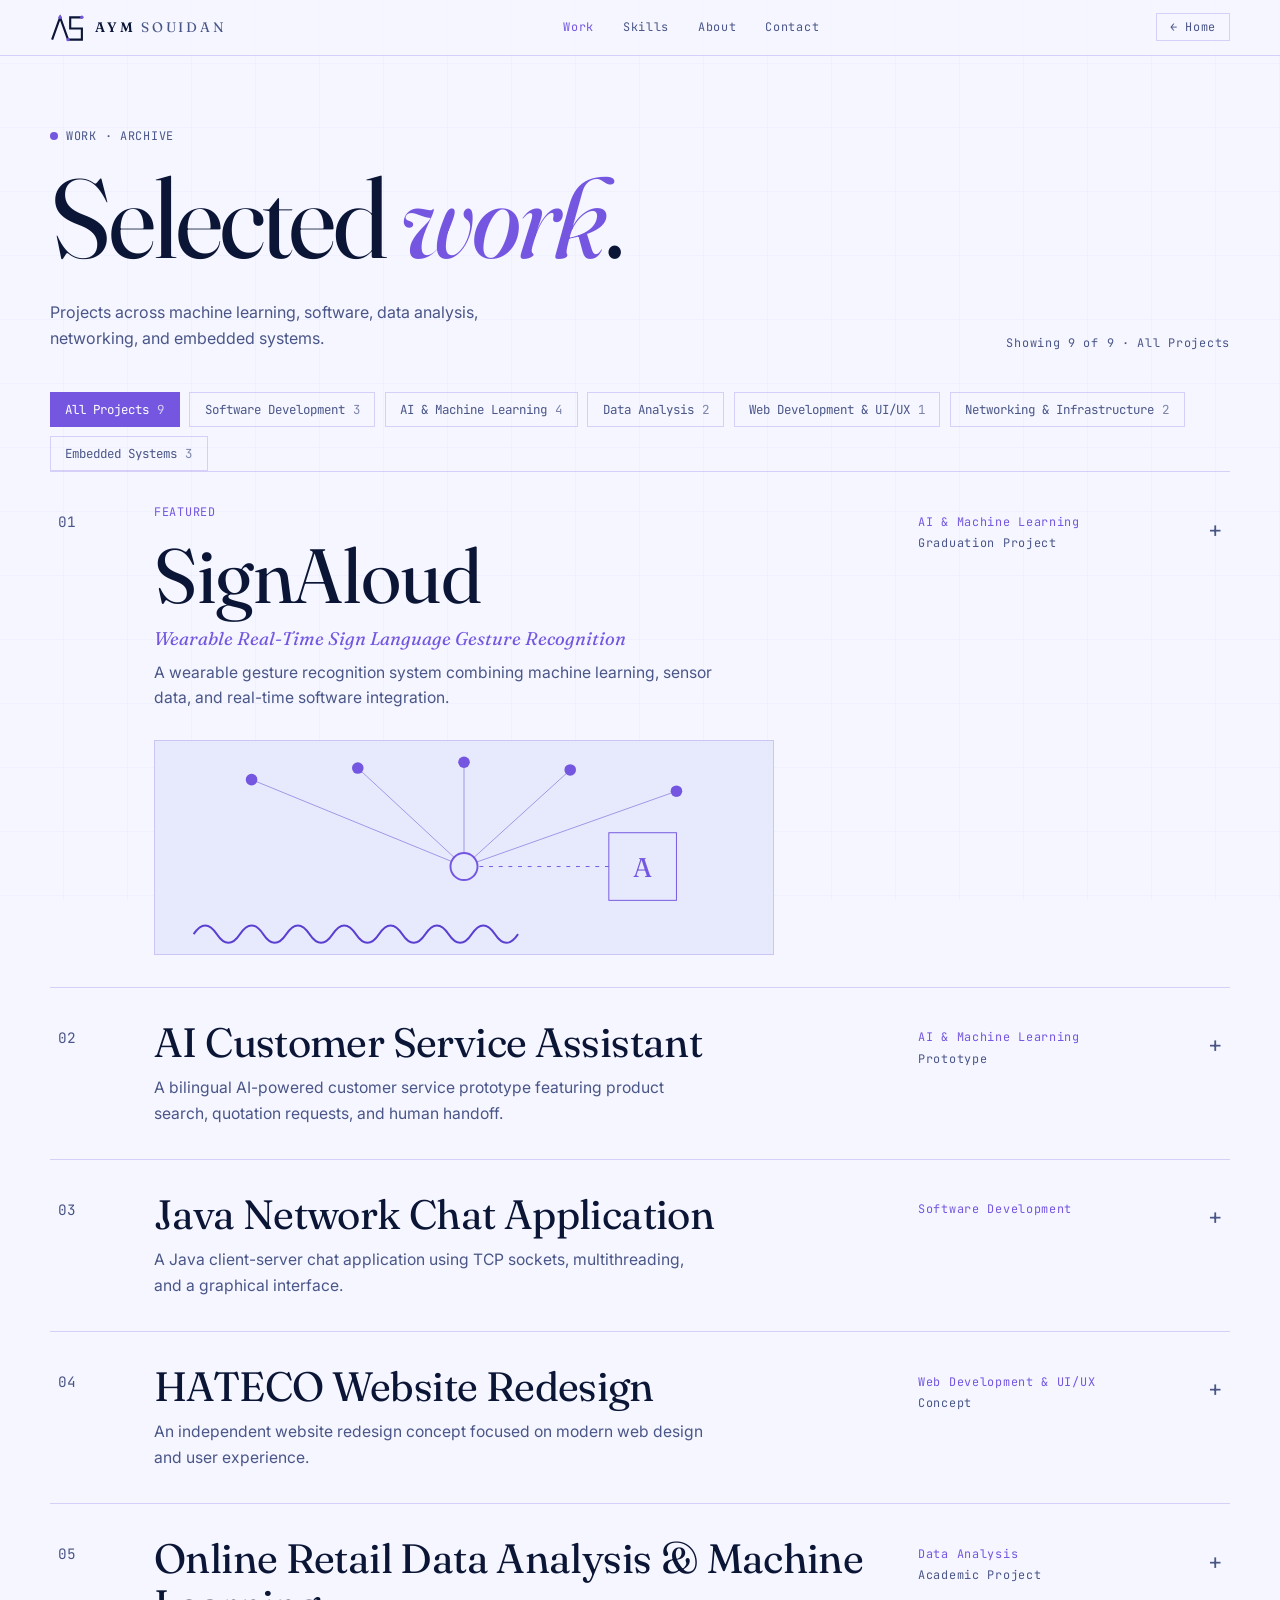
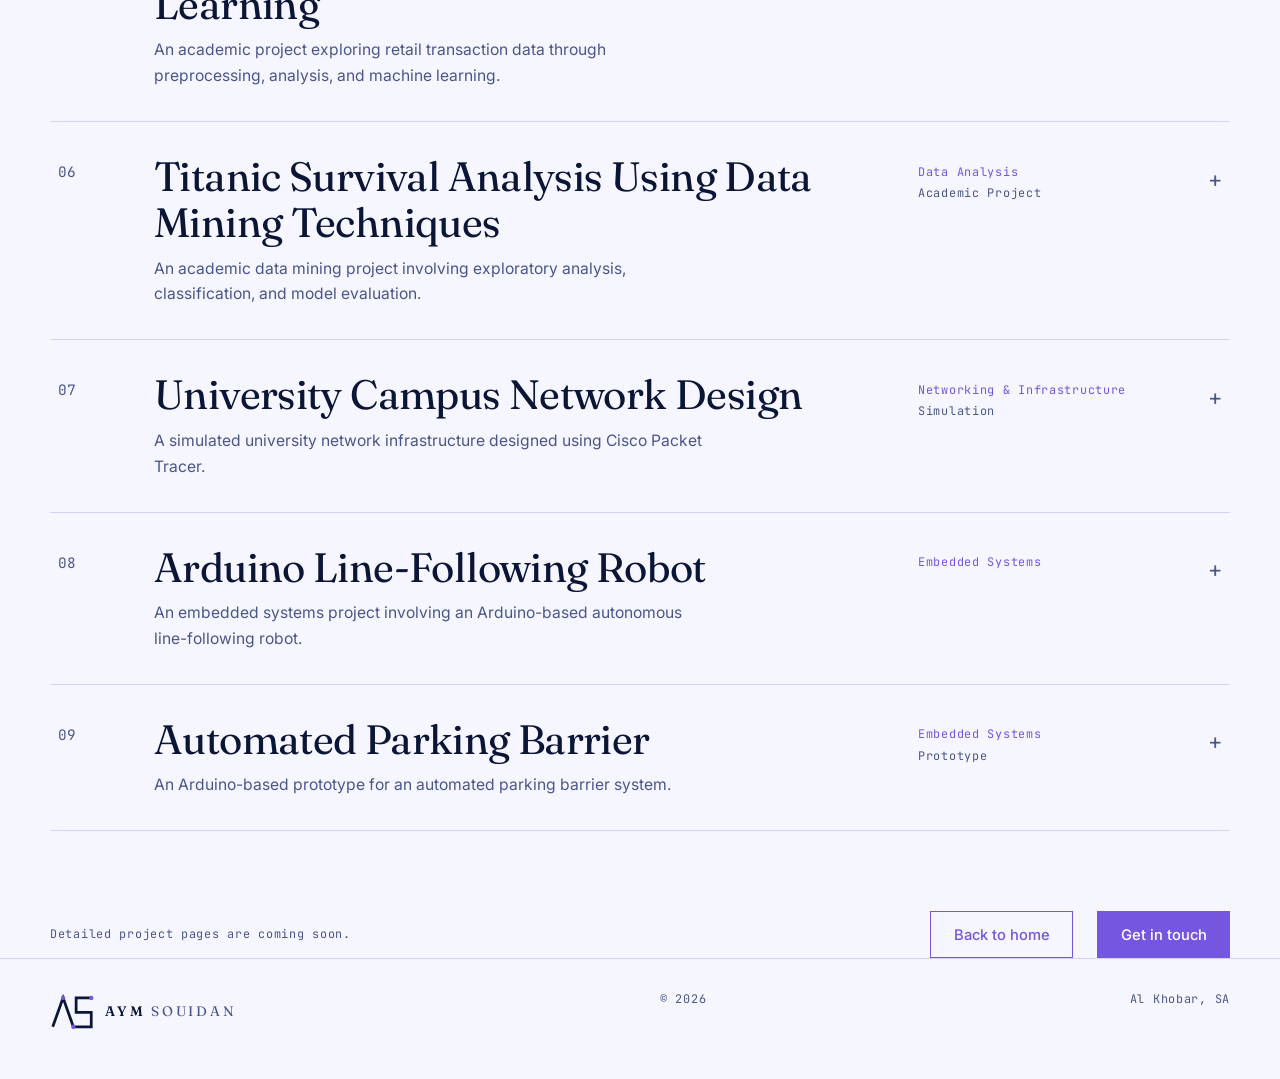
==== work.html @ 526cb5c3 "Add files via upload" ====
<!DOCTYPE html>
<html lang="en" dir="ltr">
<head>
  <meta charset="utf-8">
  <meta name="viewport" content="width=device-width, initial-scale=1, viewport-fit=cover">
  <title>Selected Work — Aym Souidan</title>
  <meta name="description" content="Selected projects by Aym Souidan across machine learning, software, data analysis, networking, and embedded systems.">
  <link rel="icon" type="image/svg+xml" href="favicon.svg">

  <!-- Same fonts as the home page -->
  <link rel="preconnect" href="https://fonts.googleapis.com">
  <link rel="preconnect" href="https://fonts.gstatic.com" crossorigin>
  <link rel="stylesheet" href="https://fonts.googleapis.com/css2?family=Fraunces:ital,opsz,wght@0,9..144,400;0,9..144,600;1,9..144,400&family=Inter:wght@400;500&family=JetBrains+Mono:wght@400&family=Amiri:wght@400;700&family=IBM+Plex+Sans+Arabic:wght@400;500&display=swap">

  <!-- styles.css = shared design, work.css = Work page only (keep this order) -->
  <link rel="stylesheet" href="styles.css">
  <link rel="stylesheet" href="work.css">
</head>

<body>

  <!-- SCROLL PROGRESS LINE (filled by work.js) -->
  <div class="scroll-progress" aria-hidden="true">
    <span id="scroll-progress-bar"></span>
  </div>

  <!-- NAVIGATION: same look as the home page -->
  <nav aria-label="Main">
    <a class="logo" href="index.html" aria-label="Aym Souidan — home">
      <svg class="mk" viewBox="0 0 64 58" aria-hidden="true">
        <path class="ml" d="M4 52L19 10 34 52H60V31H38V10H60" />
        <circle cx="19" cy="10" r="3.2" />
        <circle cx="34" cy="52" r="3.2" />
        <circle cx="60" cy="10" r="3.2" />
      </svg>
      <span class="wm">AYM <span>SOUIDAN</span></span>
    </a>

    <ul class="mono">
      <li><a href="work.html" aria-current="page">Work</a></li>
      <li><a href="index.html#skills">Skills</a></li>
      <li><a href="index.html#about">About</a></li>
      <li><a href="index.html#contact">Contact</a></li>
    </ul>

    <a class="nav-back mono" href="index.html">← Home</a>
  </nav>

  <main class="work-page">

    <!-- INTRO -->
    <header class="work-intro wrap">
      <p class="mono"><i class="dot"></i>WORK · ARCHIVE</p>
      <h1 class="work-title">Selected <em>work</em>.</h1>
      <div class="work-intro-bottom">
        <p class="work-subtitle">
          Projects across machine learning, software, data analysis, networking, and embedded systems.
        </p>
        <!-- Updated by work.js, e.g. "Showing 4 of 9 · AI & Machine Learning" -->
        <p class="mono" id="work-readout" aria-live="polite"></p>
      </div>
    </header>

    <!-- CATEGORY FILTERS (buttons are created by work.js from work-data.js) -->
    <section class="work-controls wrap" aria-label="Filter projects">
      <div class="filter-bar" id="filter-bar" role="group" aria-label="Project categories"></div>
    </section>

    <!-- PROJECT LIST (rows are created by work.js from work-data.js) -->
    <section class="wrap" aria-label="Projects">
      <ol class="work-list" id="work-list"></ol>
      <noscript><p class="mono">Please enable JavaScript to see the project list.</p></noscript>
    </section>

    <!-- BOTTOM LINKS -->
    <section class="work-end wrap">
      <p class="mono">Detailed project pages are coming soon.</p>
      <a class="btn" href="index.html">Back to home</a>
      <a class="btn pri" href="index.html#contact">Get in touch</a>
    </section>

  </main>

  <!-- FOOTER: same as the home page -->
  <footer>
    <div class="wrap mono">
      <a class="logo" href="index.html" aria-label="Aym Souidan — home">
        <svg class="mk" viewBox="0 0 64 58" aria-hidden="true">
          <path class="ml" d="M4 52L19 10 34 52H60V31H38V10H60" />
          <circle cx="19" cy="10" r="3.2" />
          <circle cx="34" cy="52" r="3.2" />
          <circle cx="60" cy="10" r="3.2" />
        </svg>
        <span class="wm">AYM <span>SOUIDAN</span></span>
      </a>
      <span>© 2026</span>
      <span>Al Khobar, SA</span>
    </div>
  </footer>

  <!-- Scripts: data first, then the page logic -->
  <script src="work-data.js" defer></script>
  <script src="work.js" defer></script>
</body>
</html>
---- styles.css ----
/* styles.css — all visual styling.
   COLORS: change the tokens at the top of :root (dark) and :root[data-theme=light].
   Buttons use only --lilac, --lilac-soft (hover) and --on-lilac (text on lilac).
   Sections below: nav, hero, sections/projects, project visuals, skills, about+contact, overlay. */

/* =========================================
   1. GLOBAL COLORS & VARIABLES
========================================= */

:root {
  --bg: #0a1230;
  --bg2: #101c47;
  --ink: #eef1ff;
  --mute: #9aa7d6;
  --blue: #4d7cff;
  --sky: #8bb8ff;
  --lilac: #b9a6ff;
  --lilac-soft: #d8ceff;
  --lilac-deep: #8f7be8;
  --on-lilac: #0a1230;
  --line: rgba(185,166,255,.24);
  --d: 1;

  --serif: 'Fraunces',Georgia,serif;
  --sans: 'Inter',system-ui,sans-serif;
  --mono: 'JetBrains Mono',ui-monospace,monospace;

  color-scheme: dark;
  box-sizing: border-box;
  padding-top: env(safe-area-inset-top,0px);
  padding-bottom: env(safe-area-inset-bottom,0px);
}

:root[data-theme=light] {
  --bg: #f5f6ff;
  --bg2: #e7eafd;
  --ink: #0b1536;
  --mute: #4a5688;
  --blue: #2347d9;
  --sky: #2f5fd0;
  --lilac: #7456e0;
  --lilac-soft: #8f78ee;
  --lilac-deep: #5a3fd0;
  --on-lilac: #fff;
  --line: rgba(116,86,224,.24);
  color-scheme: light;
}

:root:lang(ar) {
  --serif: 'Amiri',serif;
  --sans: 'IBM Plex Sans Arabic',system-ui,sans-serif;
  --d: -1;
}

/* =========================================
   2. GLOBAL PAGE STYLING
========================================= */

html {
  scroll-behavior: smooth;
  scroll-padding-top: 70px;
}

* {
  box-sizing: border-box;
  margin: 0;
}

body {
  background: var(--bg);
  color: var(--ink);
  font: 400 1rem/1.65 var(--sans);
  overflow-x: hidden;
  background-image: linear-gradient(var(--line) 1px,transparent 1px),linear-gradient(90deg,var(--line) 1px,transparent 1px);
  background-size: 64px 64px;
  background-position: -1px -1px;
  background-attachment: fixed;
}

body::after {
  content: "";
  position: fixed;
  inset: 0;
  background: var(--bg);
  opacity: .86;
  z-index: -1;
}

a {
  color: inherit;
  text-decoration: none;
}

:focus-visible {
  outline: 2px solid var(--lilac);
  outline-offset: 3px;
}

::selection {
  background: var(--lilac);
  color: var(--on-lilac);
}

.mono {
  font: 400 .74rem/1.4 var(--mono);
  color: var(--mute);
  letter-spacing: .06em;
}

:lang(ar) .mono {
  letter-spacing: 0;
  font-size: .8rem;
}

.wrap {
  width: min(1180px,100% - 2.5rem);
  margin-inline: auto;
}

/* =========================================
   3. NAVIGATION & LOGO
========================================= */

nav {
  position: fixed;
  inset: 0 0 auto;
  z-index: 20;
  display: flex;
  justify-content: space-between;
  align-items: center;
  gap: 1rem;
  padding: calc(12px + env(safe-area-inset-top,0px)) max(1.25rem,calc(50% - 590px)) 12px;
  background: color-mix(in srgb,var(--bg) 92%,transparent);
  border-bottom: 1px solid var(--line);
}

/* logo: AS monogram + wordmark (markup lives in index.html, nav and footer) */

.logo {
  display: flex;
  align-items: center;
  gap: .7rem;
  color: var(--ink);
}

.mk {
  width: 34px;
  height: auto;
  overflow: visible;
  flex: none;
}

.mk .ml {
  fill: none;
  stroke: currentColor;
  stroke-width: 4;
  stroke-linejoin: miter;
  stroke-dasharray: 210;
  animation: draw 1.4s .2s both;
}

.mk circle {
  fill: var(--lilac);
  transform-box: fill-box;
  transform-origin: center;
  transition: transform .3s;
}

.logo:hover .mk circle {
  transform: scale(1.7);
}

.wm {
  font: 600 .86rem 'Fraunces',Georgia,serif;
  letter-spacing: .2em;
  white-space: nowrap;
}

.wm span {
  font-weight: 400;
  color: var(--mute);
}

footer .mk {
  width: 44px;
}

@keyframes draw {
  from {
    stroke-dashoffset: 210;
  }
}

nav ul {
  display: flex;
  gap: clamp(.7rem,2.5vw,1.8rem);
  list-style: none;
  padding: 0;
  margin-inline: auto;
}

nav a:hover {
  color: var(--lilac);
}

#lang {
  background: none;
  border: 1px solid var(--line);
  color: var(--ink);
  padding: .3rem .8rem;
  font: 400 .8rem var(--mono);
  cursor: pointer;
}

#lang:hover {
  border-color: var(--lilac);
  color: var(--lilac);
}

/* =========================================
   4. HERO SECTION
========================================= */

/* hero */

.hero {
  position: relative;
  min-height: 100svh;
  display: flex;
  align-items: flex-end;
  padding: 7rem 0 4rem;
  overflow: hidden;
}

#net {
  position: absolute;
  inset: 0;
  width: 100%;
  height: 100%;
  display: block;
}

.hero .wrap {
  position: relative;
  pointer-events: none;
}

.hero a,.hero button {
  pointer-events: auto;
}

.row {
  display: flex;
  flex-wrap: wrap;
  gap: .6rem 1.6rem;
  align-items: center;
  margin-bottom: 1.4rem;
}

.dot {
  display: inline-block;
  width: 8px;
  height: 8px;
  border-radius: 50%;
  background: var(--lilac);
  margin-inline-end: .5rem;
  animation: pulse 1.8s infinite;
}

h1 {
  font: 400 clamp(2.5rem,7.4vw,6.4rem)/1.02 var(--serif);
  letter-spacing: -.025em;
  max-width: 13ch;
  font-variation-settings: "opsz" 144;
}

:lang(ar) h1 {
  line-height: 1.3;
  letter-spacing: 0;
  max-width: 14ch;
}

h1 em {
  font-style: italic;
  color: var(--lilac);
}

.who {
  margin: 1.8rem 0 .6rem;
  display: flex;
  flex-wrap: wrap;
  gap: .3rem 1rem;
  align-items: baseline;
}

.who b {
  font: 600 1.15rem var(--sans);
}

.intro {
  max-width: 46ch;
  color: var(--mute);
  margin-bottom: 1.8rem;
}

.btns {
  display: flex;
  flex-wrap: wrap;
  gap: .8rem;
}

.btn {
  display: inline-block;
  padding: .85rem 1.4rem;
  border: 1px solid var(--lilac);
  color: var(--lilac);
  font: 500 .92rem var(--sans);
  transition: background .25s,color .25s,border-color .25s;
}

.btn.pri {
  background: var(--lilac);
  color: var(--on-lilac);
}

.btn:hover {
  background: var(--lilac-soft);
  border-color: var(--lilac-soft);
  color: var(--on-lilac);
}

.scroll {
  position: absolute;
  bottom: 1.2rem;
  inset-inline-end: max(1.25rem,calc(50% - 590px));
  display: flex;
  align-items: center;
  gap: .7rem;
  writing-mode: vertical-rl;
}

.scroll i {
  width: 1px;
  height: 48px;
  background: var(--lilac);
  animation: drop 2s infinite;
  transform-origin: top;
}

#xy {
  position: absolute;
  top: 5.5rem;
  inset-inline-end: max(1.25rem,calc(50% - 590px));
  direction: ltr;
}

/* =========================================
   5. SECTIONS & PROJECTS
========================================= */

/* sections */

section {
  padding: 6rem 0;
}

.sh {
  display: flex;
  justify-content: space-between;
  align-items: baseline;
  gap: 1rem;
  margin-bottom: 3rem;
  flex-wrap: wrap;
}

h2 {
  font: 400 clamp(1.8rem,4vw,3rem)/1.15 var(--serif);
  letter-spacing: -.015em;
  max-width: 20ch;
}

h2::before {
  content: "";
  display: block;
  width: 36px;
  height: 3px;
  background: var(--lilac);
  margin-bottom: 1rem;
}

:lang(ar) h2 {
  letter-spacing: 0;
  line-height: 1.4;
}

.p {
  display: grid;
  grid-template-columns: repeat(12,1fr);
  gap: 1.5rem 2rem;
  align-items: center;
  padding: 3.5rem 0;
  border-top: 1px solid var(--line);
  cursor: pointer;
}

.p .meta {
  grid-column: 1/6;
}

.p .vz {
  grid-column: 7/13;
}

.p:nth-of-type(even) .meta {
  grid-column: 8/13;
  grid-row: 1;
}

.p:nth-of-type(even) .vz {
  grid-column: 1/8;
  grid-row: 1;
}

.p:nth-of-type(3) .vz {
  grid-column: 2/9;
}

.p:nth-of-type(3) .meta {
  grid-column: 9/13;
}

.p h3 {
  font: 400 clamp(1.9rem,4.4vw,3.8rem)/1.08 var(--serif);
  letter-spacing: -.02em;
  margin: .7rem 0 1rem;
  transition: color .3s,transform .35s;
}

.p:nth-of-type(2) h3 {
  font-size: clamp(1.5rem,3vw,2.5rem);
}

:lang(ar) .p h3 {
  line-height: 1.35;
  letter-spacing: 0;
}

.p:hover h3,.p:focus-visible h3 {
  color: var(--lilac);
  transform: translateX(calc(14px*var(--d)));
}

.tags {
  display: flex;
  flex-wrap: wrap;
  gap: .4rem .9rem;
  margin-top: 1rem;
}

.tags span::before {
  content: "+ ";
  color: var(--lilac);
}

/* =========================================
   6. PROJECT VISUALS
========================================= */

.vz {
  position: relative;
  aspect-ratio: 4/3;
  background: var(--bg2);
  border: 1px solid var(--line);
  color: var(--sky);
  overflow: hidden;
  transition: border-color .3s;
}

.vz::before,.vz::after {
  content: "";
  position: absolute;
  width: 14px;
  height: 14px;
  border: 2px solid var(--lilac);
  z-index: 1;
}

.vz::before {
  top: -1px;
  inset-inline-start: -1px;
  border-width: 2px 0 0 2px;
}

.vz::after {
  bottom: -1px;
  inset-inline-end: -1px;
  border-width: 0 2px 2px 0;
}

:lang(ar) .vz::before {
  border-width: 2px 2px 0 0;
}

:lang(ar) .vz::after {
  border-width: 0 0 2px 2px;
}

.p:hover .vz {
  border-color: var(--lilac);
}

svg.viz {
  width: 100%;
  height: 100%;
  display: block;
  direction: ltr;
}

.viz text {
  font: 10px var(--mono);
  fill: var(--mute);
}

.v1 .l {
  fill: none;
  stroke: var(--sky);
  stroke-width: 1.6;
  stroke-linecap: round;
}

.v1 .s {
  fill: var(--lilac);
  transform-box: fill-box;
  transform-origin: center;
  transition: transform .4s;
  animation: pulse 2.4s infinite;
  animation-delay: calc(var(--i)*.3s);
}

.p:hover .v1 .s,#ov .v1 .s {
  transform: scale(2);
}

.v1 .w {
  fill: none;
  stroke: var(--blue);
  stroke-width: 2;
  stroke-dasharray: 6 6;
  animation: dash 2s linear infinite;
}

.v1 .k {
  fill: none;
  stroke: var(--lilac);
  stroke-dasharray: 3 4;
}

.v2 .b {
  fill: var(--lilac-deep);
  transform-box: fill-box;
  transform-origin: bottom;
}

.v2 .f {
  fill: none;
  stroke: var(--lilac);
  stroke-dasharray: 4 3;
}

.v2 .t {
  fill: none;
  stroke: var(--lilac);
  stroke-width: 1.6;
  stroke-dasharray: 5 5;
}

.v2 circle {
  fill: var(--ink);
}

.p:hover .v2 .b,#ov .v2 .b {
  animation: grow .8s cubic-bezier(.2,.8,.2,1) both;
  animation-delay: calc(var(--i)*.06s);
}

.p:hover .v2 .t,#ov .v2 .t {
  animation: dash 1.4s linear infinite;
}

.v3 .bb {
  fill: none;
  stroke: var(--sky);
}

.v3 .bm {
  fill: var(--lilac-deep);
  stroke: none;
}

.v3 .ln {
  stroke: var(--mute);
  stroke-width: 1.2;
}

.v3 .fl {
  stroke: var(--lilac);
  stroke-width: 1.6;
  stroke-dasharray: 4 6;
  opacity: .35;
  transition: opacity .3s;
}

.p:hover .v3 .fl,#ov .v3 .fl {
  opacity: 1;
  animation: dash 1s linear infinite;
}

.v3 .nd {
  fill: var(--bg2);
  stroke: var(--lilac);
}

.v3 .ty {
  fill: var(--lilac);
  animation: pulse 1.2s infinite;
  animation-delay: calc(var(--i)*.2s);
}

/* =========================================
   7. SKILLS SECTION
========================================= */

/* skills */

.sk {
  display: grid;
  grid-template-columns: 1fr;
  gap: 1.5rem;
}

#map {
  width: 100%;
  height: auto;
  display: block;
  direction: ltr;
  max-height: 78vh;
  touch-action: manipulation;
}

.e {
  stroke: var(--line);
  stroke-width: 1;
  transition: stroke .3s,opacity .3s;
}

.x {
  stroke: var(--lilac);
  stroke-dasharray: 3 5;
  opacity: .4;
}

.n {
  cursor: pointer;
}

.n circle {
  fill: var(--bg);
  stroke: var(--sky);
  stroke-width: 1.5;
  transition: fill .25s,r .25s;
}

.n text {
  font: 12px var(--mono);
  fill: var(--ink);
  transition: opacity .3s;
}

.hub circle {
  fill: var(--lilac);
  stroke: none;
}

.hub text {
  fill: var(--lilac);
  font-size: 11px;
}

.dim .n,.dim .e {
  opacity: .2;
}

.dim .on {
  opacity: 1;
}

.dim .e.on {
  stroke: var(--lilac);
  stroke-width: 1.6;
  opacity: 1;
}

.n.on circle {
  fill: var(--lilac);
}

.n.cur circle {
  fill: var(--lilac-deep);
  stroke: var(--lilac);
  stroke-width: 3;
}

#pn {
  border: 1px solid var(--line);
  padding: 1.2rem 1.4rem;
  min-height: 9rem;
  background: var(--bg2);
}

#pn h3 {
  font: 400 1.9rem var(--serif);
  margin-bottom: .3rem;
}

.chips {
  display: flex;
  flex-wrap: wrap;
  gap: .5rem;
  margin-top: .8rem;
}

.chips button {
  background: none;
  border: 1px solid var(--lilac);
  color: var(--ink);
  padding: .3rem .8rem;
  font: 400 .8rem var(--sans);
  cursor: pointer;
}

.chips button:hover {
  background: var(--lilac);
  color: var(--on-lilac);
}

@media(min-width:960px) {
  .sk {
    grid-template-columns: 1fr 290px;
    align-items: start;
  }

  #pn {
    position: sticky;
    top: 90px;
  }
}

/* =========================================
   8. ABOUT & CONTACT
========================================= */

/* about + contact */

.ab {
  display: grid;
  grid-template-columns: repeat(12,1fr);
  gap: 2rem;
}

.ab h2 {
  grid-column: 1/8;
}

.ab .tx {
  grid-column: 6/12;
  color: var(--mute);
  display: grid;
  gap: 1rem;
  font-size: 1.08rem;
}

.ab .tx p:first-child {
  color: var(--ink);
}

.facts {
  grid-column: 1/5;
  grid-row: 2;
  display: grid;
  gap: 1rem;
  align-content: start;
  border-inline-start: 2px solid var(--lilac);
  padding-inline-start: 1rem;
}

.facts span {
  display: block;
  color: var(--ink);
  font-family: var(--sans);
  font-size: .95rem;
  margin-top: .1rem;
}

.ct h2 {
  font-size: clamp(2.4rem,8vw,6.5rem);
  max-width: none;
}

.ct .mail {
  display: inline-block;
  margin: 2rem 0;
  font: 400 clamp(1.2rem,3.4vw,2.4rem) var(--serif);
  border-bottom: 1px solid var(--lilac);
  direction: ltr;
  transition: color .3s;
}

.ct .mail:hover {
  color: var(--lilac);
}

.links {
  display: flex;
  flex-wrap: wrap;
  gap: .8rem;
}

footer {
  padding: 2rem 0 3rem;
  border-top: 1px solid var(--line);
}

footer .wrap {
  display: flex;
  justify-content: space-between;
  flex-wrap: wrap;
  gap: 1rem;
}

/* =========================================
   9. OVERLAY / PROJECT POPUP
========================================= */

/* overlay */

dialog {
  margin: auto;
  background: var(--bg);
  color: var(--ink);
  border: 1px solid var(--lilac);
  width: min(880px,94vw);
  padding: 1.2rem;
  max-height: 94svh;
  overflow: auto;
}

dialog::backdrop {
  background: rgba(5,9,26,.82);
}

dialog .vz {
  aspect-ratio: 16/10;
}

dialog .hd {
  display: flex;
  justify-content: space-between;
  gap: 1rem;
  align-items: start;
  margin-bottom: 1rem;
}

dialog h3 {
  font: 400 1.8rem/1.2 var(--serif);
}

#x {
  background: none;
  border: 1px solid var(--line);
  color: var(--ink);
  padding: .3rem .8rem;
  cursor: pointer;
  font: 400 .8rem var(--mono);
}

.rv {
  opacity: 0;
  transform: translateY(18px);
  transition: opacity .7s,transform .7s;
}

.rv.in {
  opacity: 1;
  transform: none;
}

/* =========================================
   10. ANIMATIONS
========================================= */

@keyframes pulse {
  50% {
    opacity: .35;
  }
}

@keyframes dash {
  to {
    stroke-dashoffset: -24;
  }
}

@keyframes grow {
  from {
    transform: scaleY(0);
  }
}

@keyframes drop {
  0% {
    transform: scaleY(0);
  }

  50% {
    transform: scaleY(1);
  }

  100% {
    transform: scaleY(1);
    opacity: 0;
  }
}

/* =========================================
   11. RESPONSIVE DESIGN — TABLETS & MOBILE
========================================= */

@media(max-width:820px) {
  .p .meta,.p .vz,.p:nth-of-type(n) .meta,.p:nth-of-type(n) .vz {
    grid-column: 1/-1;
    grid-row: auto;
  }

  .p .vz {
    order: -1;
  }

  .ab h2,.ab .tx,.facts {
    grid-column: 1/-1;
    grid-row: auto;
  }

  .scroll,#xy {
    display: none;
  }

  section {
    padding: 4rem 0;
  }

  .wm {
    font-size: .72rem;
  }
}

@media(max-width:480px) {
  nav .wm {
    display: none;
  }
}

/* =========================================
   12. ACCESSIBILITY — REDUCED MOTION
========================================= */

@media(prefers-reduced-motion:reduce) {
  html {
    scroll-behavior: auto;
  }

  *,*::before,*::after {
    animation: none!important;
    transition: none!important;
  }

  .rv {
    opacity: 1;
    transform: none;
  }
}
---- work.css ----
/* =========================================================
   work.css — styles for work.html only
   Colors, fonts, nav, logo, buttons and footer come from styles.css,
   so this file only adds what is specific to the Work page.
   Sections:
   1. Page            6. Featured row + graphic
   2. Progress bar    7. Bottom links
   3. Nav extras      8. Animations
   4. Intro           9. Small screens
   5. Filters + list
   ========================================================= */


/* ---------- 1. PAGE ---------- */
.work-page {
  padding-top: 8rem;               /* space under the fixed nav */
  animation: workPageIn 0.6s ease both;
}

/* styles.css gives every <section> big padding; cancel it here */
.work-page section {
  padding: 0;
}


/* ---------- 2. SCROLL PROGRESS BAR ---------- */
.scroll-progress {
  position: fixed;
  top: 0;
  left: 0;
  right: 0;
  height: 3px;
  z-index: 30;
  pointer-events: none;
}

.scroll-progress span {
  display: block;
  height: 100%;
  background: var(--lilac);
  transform: scaleX(0);
  transform-origin: left;
}


/* ---------- 3. NAV EXTRAS ---------- */
nav a[aria-current="page"] {
  color: var(--lilac);             /* marks the page you are on */
}

.nav-back {
  border: 1px solid var(--line);
  padding: 0.3rem 0.8rem;
}

.nav-back:hover {
  border-color: var(--lilac);
  color: var(--lilac);
}


/* ---------- 4. INTRO ---------- */
.work-intro {
  padding-bottom: 2.5rem;
}

.work-title {
  font-size: clamp(3rem, 9vw, 7rem);
  max-width: none;
  margin: 1rem 0 1.5rem;
}

.work-intro-bottom {
  display: flex;
  flex-wrap: wrap;
  justify-content: space-between;
  align-items: flex-end;
  gap: 1rem 3rem;
}

.work-subtitle {
  max-width: 50ch;
  color: var(--mute);
}


/* ---------- 5. FILTERS + PROJECT LIST ---------- */
.work-controls {
  padding-bottom: 1.5rem;
}

.filter-bar {
  display: flex;
  flex-wrap: wrap;
  gap: 0.6rem;
}

.filter-chip {
  background: none;
  border: 1px solid var(--line);
  color: var(--mute);
  padding: 0.5rem 0.9rem;
  font: 400 0.78rem var(--mono);
  cursor: pointer;
  transition: background 0.25s, color 0.25s, border-color 0.25s;
}

.filter-chip:hover {
  border-color: var(--lilac);
  color: var(--ink);
}

.filter-chip[aria-pressed="true"] {     /* the selected filter */
  background: var(--lilac);
  border-color: var(--lilac);
  color: var(--on-lilac);
}

.filter-count {
  margin-inline-start: 0.5rem;
  opacity: 0.7;
}

.work-list {
  list-style: none;
  padding: 0;
  margin-bottom: 5rem;
}

.work-row {
  border-top: 1px solid var(--line);
  transition: opacity 0.3s;
  animation: workRowIn 0.6s ease var(--row-delay) backwards;
}

.work-row:last-child {
  border-bottom: 1px solid var(--line);
}

/* The clickable part of a row (a link or a button) */
.work-link {
  position: relative;
  display: grid;
  grid-template-columns: 4.5rem 1fr 15rem 2.5rem;   /* number | text | category | arrow */
  gap: 1rem 1.5rem;
  align-items: start;
  width: 100%;
  padding: 2rem 0.5rem;
  background: none;
  border: 0;
  color: inherit;
  font: inherit;
  text-align: start;
  cursor: pointer;
  transition: background 0.3s;
}

/* Lilac line that draws across the top on hover */
.work-link::before {
  content: "";
  position: absolute;
  top: -1px;
  left: 0;
  right: 0;
  height: 2px;
  background: var(--lilac);
  transform: scaleX(0);
  transform-origin: left;
  transition: transform 0.45s ease;
}

.work-link:hover::before,
.work-link:focus-visible::before {
  transform: scaleX(1);
}

.work-link:hover,
.work-link:focus-visible {
  background: color-mix(in srgb, var(--lilac) 8%, transparent);
}

.work-number {
  padding-top: 0.5rem;
  font: 400 0.9rem var(--mono);
  color: var(--mute);
  transition: color 0.3s;
}

.work-main {
  display: block;
}

.work-title-text {
  display: block;
  font: 400 clamp(1.5rem, 3.2vw, 2.6rem) / 1.12 var(--serif);
  letter-spacing: -0.015em;
  transition: color 0.3s, transform 0.35s;
}

.work-description {
  display: block;
  max-width: 56ch;
  margin-top: 0.6rem;
  color: var(--mute);
  font-size: 0.98rem;
}

.work-meta {
  display: flex;
  flex-direction: column;
  gap: 0.3rem;
  padding-top: 0.6rem;
  font: 400 0.74rem / 1.4 var(--mono);
  letter-spacing: 0.06em;
}

.work-category {
  color: var(--lilac);
}

.work-kind {
  color: var(--mute);
}

.work-arrow {
  padding-top: 0.4rem;
  font-size: 1.4rem;
  color: var(--mute);
  text-align: end;
  transition: color 0.3s, transform 0.35s;
}

/* Hover and keyboard focus */
.work-link:hover .work-number,
.work-link:focus-visible .work-number,
.work-link:hover .work-arrow,
.work-link:focus-visible .work-arrow,
.work-link:hover .work-title-text,
.work-link:focus-visible .work-title-text {
  color: var(--lilac);
}

.work-link:hover .work-title-text,
.work-link:focus-visible .work-title-text {
  transform: translateX(12px);
}

.work-link:hover .work-arrow,
.work-link:focus-visible .work-arrow {
  transform: translateX(6px);
}

/* Open "coming soon" note: the + turns into a x */
.work-link[aria-expanded="true"] .work-arrow {
  transform: rotate(45deg);
  color: var(--lilac);
}

.work-note {
  margin: 0;
  padding: 0 0.5rem 1.5rem 6rem;
}

/* On mouse devices, dim the other rows while one is hovered */
@media (hover: hover) {
  .work-list:hover .work-row:not(:hover) {
    opacity: 0.5;
  }
}


/* ---------- 6. FEATURED ROW + GRAPHIC ---------- */
.is-featured .work-title-text {
  font-size: clamp(2.4rem, 6vw, 4.8rem);
}

.work-featured-tag {
  display: block;
  margin-bottom: 0.8rem;
  font: 400 0.74rem var(--mono);
  letter-spacing: 0.06em;
  text-transform: uppercase;
  color: var(--lilac);
}

.work-subtitle-text {
  display: block;
  margin-top: 0.5rem;
  font: italic 400 1.15rem var(--serif);
  color: var(--lilac);
}

.work-visual {
  display: block;
  max-width: 620px;
  margin-top: 1.8rem;
  border: 1px solid var(--line);
  background: var(--bg2);
}

.work-visual svg {
  display: block;
  width: 100%;
  height: auto;
}

.sv-links line {
  stroke: var(--lilac-deep);
  opacity: 0.5;
}

.sv-sensor {
  fill: var(--lilac);
  animation: pulse 2.4s infinite;                 /* "pulse" is defined in styles.css */
  animation-delay: calc(var(--i) * 0.3s);
}

.sv-hub {
  fill: var(--bg2);
  stroke: var(--lilac);
  stroke-width: 2;
}

.sv-flow {
  fill: none;
  stroke: var(--lilac);
  stroke-dasharray: 4 6;
}

.work-link:hover .sv-flow {
  animation: dash 1s linear infinite;             /* "dash" is defined in styles.css */
}

.sv-box {
  fill: none;
  stroke: var(--lilac);
}

.sv-letter {
  fill: var(--lilac);
  font: 28px var(--serif);
}

.sv-wave {
  fill: none;
  stroke: var(--lilac-deep);
  stroke-width: 2;
}


/* ---------- 7. BOTTOM LINKS ---------- */
.work-end {
  display: flex;
  flex-wrap: wrap;
  align-items: center;
  gap: 1rem 1.5rem;
  padding-bottom: 6rem;
}

.work-end p {
  margin-inline-end: auto;
}


/* ---------- 8. ANIMATIONS ---------- */
@keyframes workPageIn {
  from { opacity: 0; }
}

@keyframes workRowIn {
  from {
    opacity: 0;
    transform: translateY(14px);
  }
}


/* ---------- 9. SMALL SCREENS ---------- */
@media (max-width: 820px) {
  .work-page {
    padding-top: 6.5rem;
  }

  .work-link {
    grid-template-columns: 2.5rem 1fr 1.5rem;     /* number | text | arrow */
    padding: 1.5rem 0;
  }

  .work-meta {
    grid-column: 2;                               /* category drops under the text */
    grid-row: 2;
    flex-direction: row;
    flex-wrap: wrap;
    gap: 0.3rem 1rem;
    padding-top: 0;
  }

  .work-arrow {
    grid-column: 3;
    grid-row: 1;
  }

  .work-note {
    padding-left: 2.5rem;
  }

  /* Filters become a single swipeable row */
  .filter-bar {
    flex-wrap: nowrap;
    overflow-x: auto;
    padding-bottom: 0.5rem;
  }

  .filter-chip {
    flex: none;
  }
}
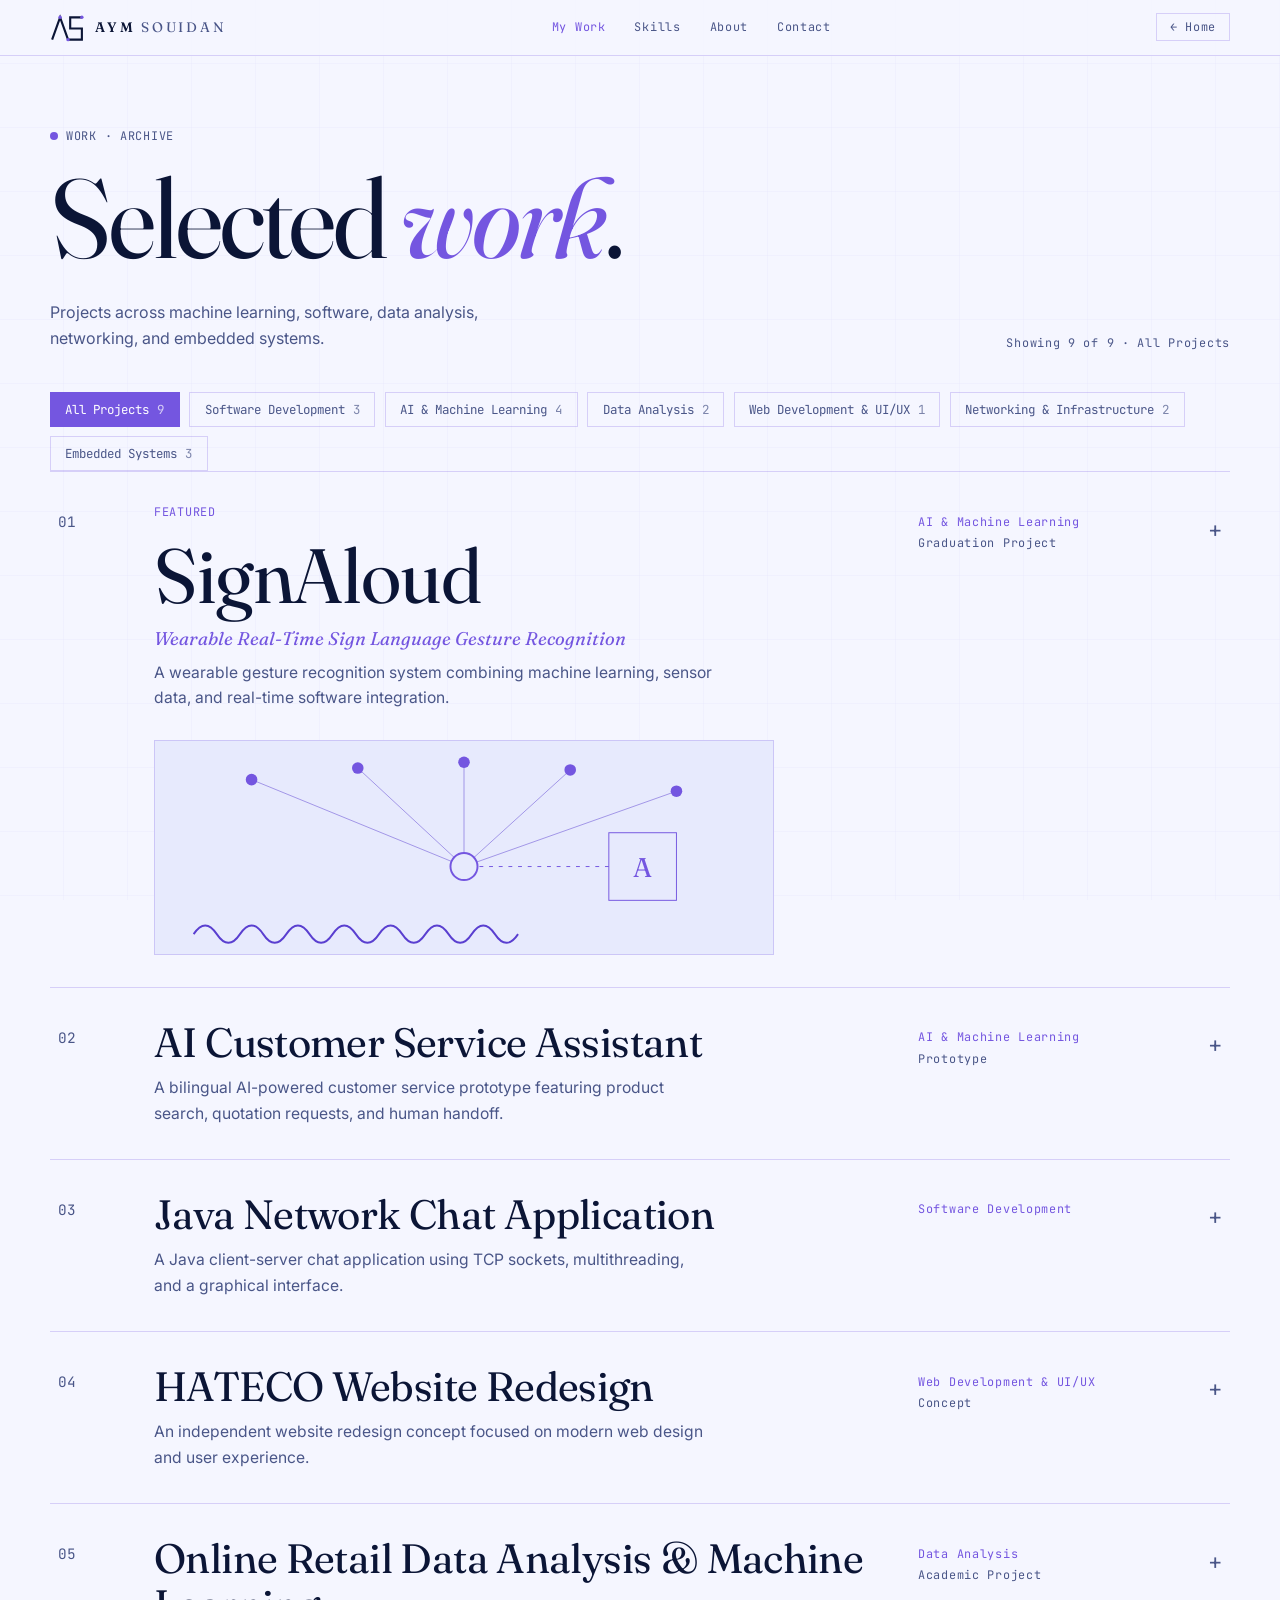
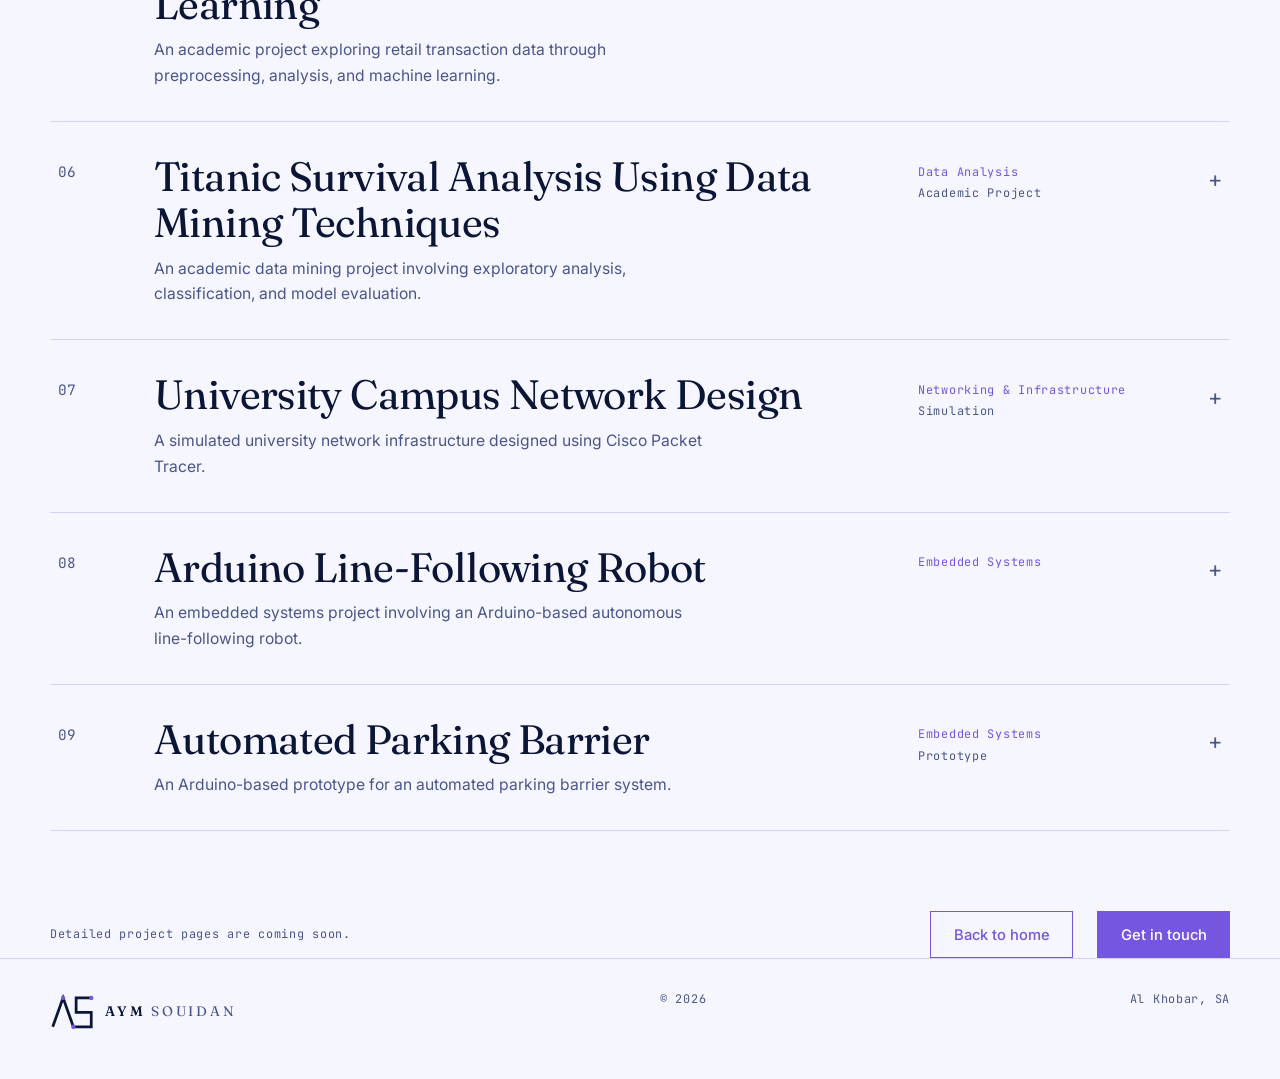
==== commit 4cbd7443: "My Work" ====
--- a/work.html
+++ b/work.html
@@ -37,7 +37,7 @@
     </a>
 
     <ul class="mono">
-      <li><a href="work.html" aria-current="page">Work</a></li>
+      <li><a href="work.html" aria-current="page">My Work</a></li>
       <li><a href="index.html#skills">Skills</a></li>
       <li><a href="index.html#about">About</a></li>
       <li><a href="index.html#contact">Contact</a></li>
